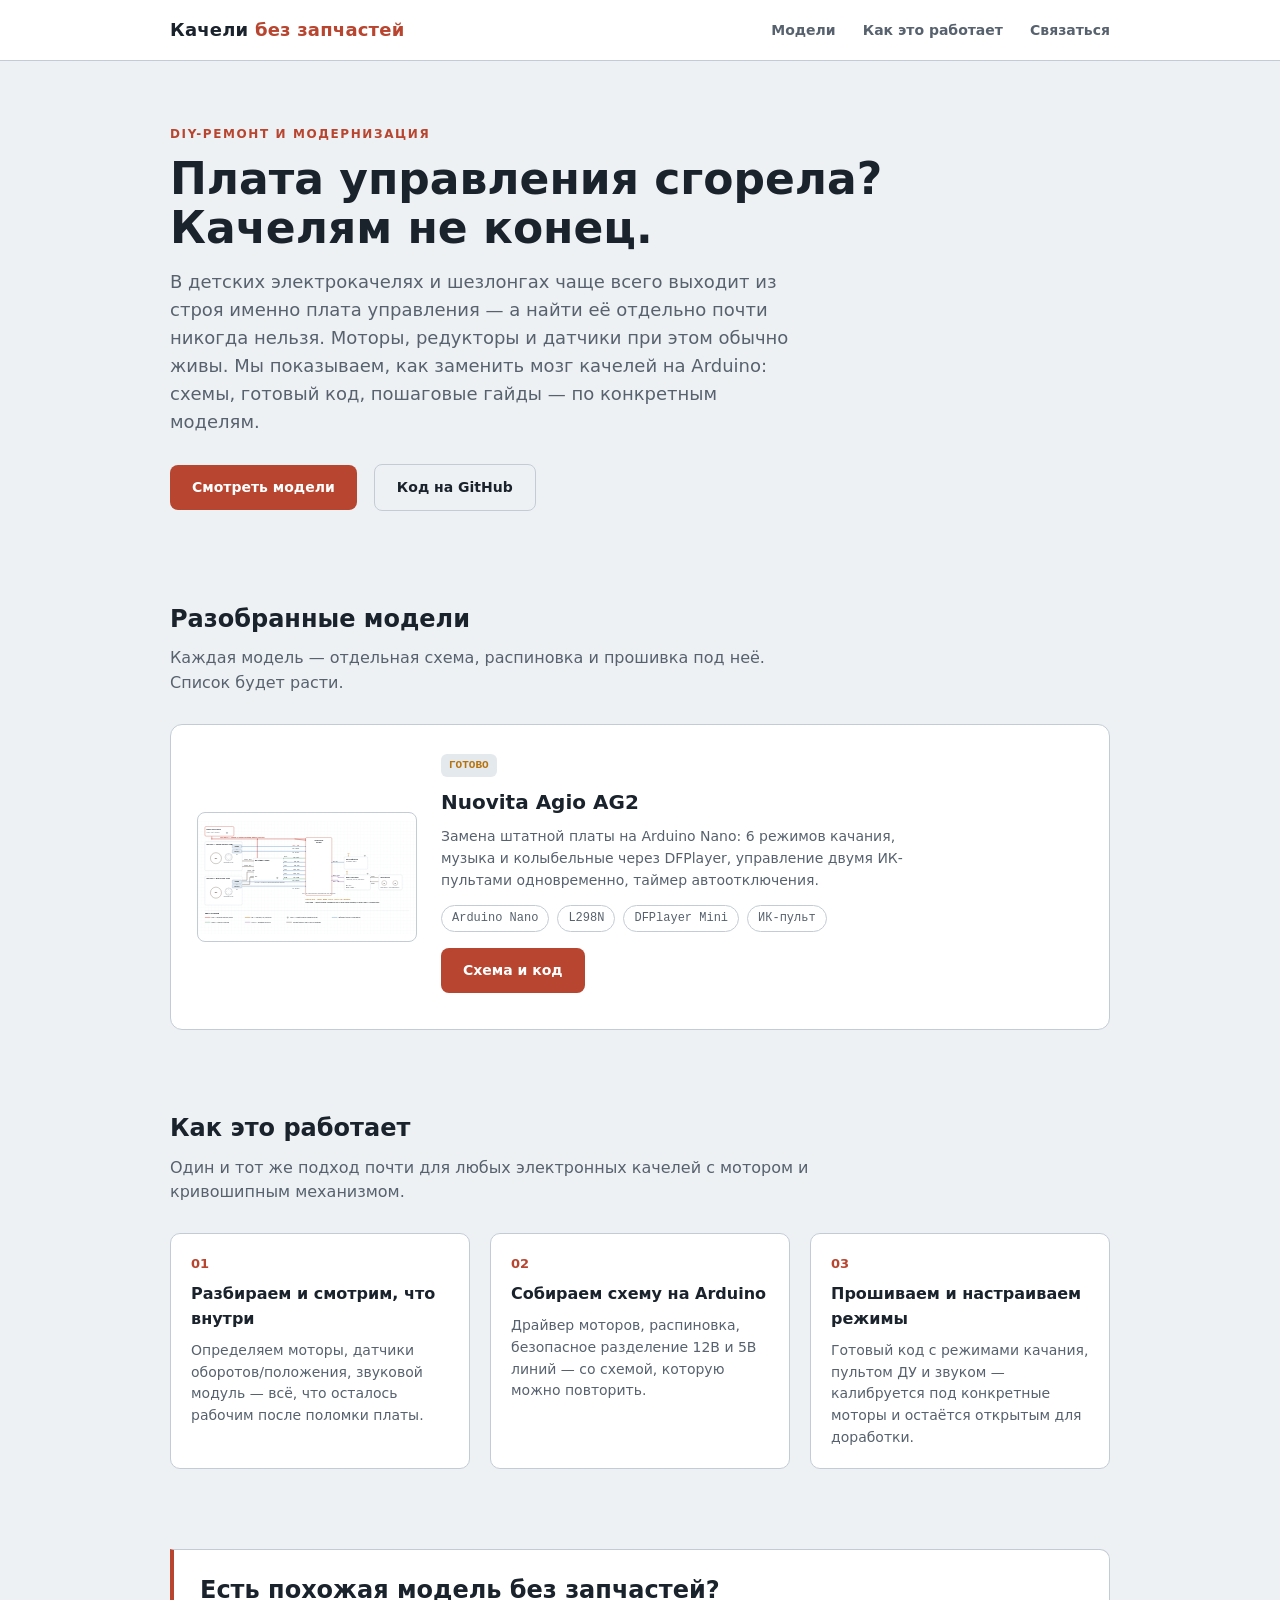
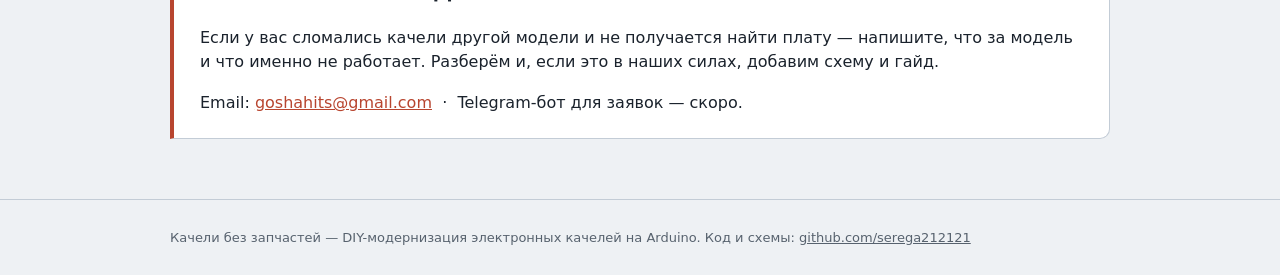
==== index.html @ 2b3c67c9 "Initial site: landing page + Nuovita Agio AG2 wiring page Static site for the "Kacheli bez zapchaste" ====
<!doctype html>
<html lang="ru">
<head>
<meta charset="utf-8">
<meta name="viewport" content="width=device-width, initial-scale=1">
<title>Качели без запчастей — ремонт и модернизация электронных качелей на Arduino</title>
<meta name="description" content="Схемы, прошивки и гайды по замене сгоревших плат управления в детских электрокачелях на Arduino — когда оригинальных запчастей уже не найти.">
<link rel="icon" href="data:image/svg+xml,<svg xmlns=%22http://www.w3.org/2000/svg%22 viewBox=%220 0 100 100%22><text y=%22.9em%22 font-size=%2290%22>🔌</text></svg>">
<link rel="stylesheet" href="assets/style.css">
</head>
<body>

<header class="site">
  <div class="wrap">
    <a class="brand" href="/">Качели <span>без запчастей</span></a>
    <nav class="site">
      <a href="#projects">Модели</a>
      <a href="#how">Как это работает</a>
      <a href="#contact">Связаться</a>
    </nav>
  </div>
</header>

<div class="wrap">
  <section class="hero">
    <p class="kicker">DIY-ремонт и модернизация</p>
    <h1>Плата управления сгорела?<br>Качелям не конец.</h1>
    <p class="lead">
      В детских электрокачелях и шезлонгах чаще всего выходит из строя именно плата
      управления — а найти её отдельно почти никогда нельзя. Моторы, редукторы и датчики
      при этом обычно живы. Мы показываем, как заменить мозг качелей на Arduino: схемы,
      готовый код, пошаговые гайды — по конкретным моделям.
    </p>
    <a class="btn primary" href="#projects">Смотреть модели</a>
    <a class="btn ghost" href="https://github.com/serega212121/nuovita-agio-ag2-arduino" target="_blank" rel="noopener">Код на GitHub</a>
  </section>

  <section id="projects">
    <h2>Разобранные модели</h2>
    <p class="section-sub">Каждая модель — отдельная схема, распиновка и прошивка под неё. Список будет расти.</p>

    <div class="card-project">
      <div class="thumb">
        <img src="assets/nuovita-agio-ag2-wiring.svg" alt="Схема подключения Nuovita Agio AG2">
      </div>
      <div class="body">
        <span class="badge">ГОТОВО</span>
        <h3>Nuovita Agio AG2</h3>
        <p>
          Замена штатной платы на Arduino Nano: 6 режимов качания, музыка и колыбельные
          через DFPlayer, управление двумя ИК-пультами одновременно, таймер автоотключения.
        </p>
        <div class="tag-list">
          <span class="tag">Arduino Nano</span>
          <span class="tag">L298N</span>
          <span class="tag">DFPlayer Mini</span>
          <span class="tag">ИК-пульт</span>
        </div>
        <div style="margin-top:16px">
          <a class="btn primary" href="nuovita-agio-ag2/">Схема и код</a>
        </div>
      </div>
    </div>
  </section>

  <section id="how">
    <h2>Как это работает</h2>
    <p class="section-sub">Один и тот же подход почти для любых электронных качелей с мотором и кривошипным механизмом.</p>
    <div class="steps">
      <div class="step">
        <div class="num">01</div>
        <h3>Разбираем и смотрим, что внутри</h3>
        <p>Определяем моторы, датчики оборотов/положения, звуковой модуль — всё, что осталось рабочим после поломки платы.</p>
      </div>
      <div class="step">
        <div class="num">02</div>
        <h3>Собираем схему на Arduino</h3>
        <p>Драйвер моторов, распиновка, безопасное разделение 12В и 5В линий — со схемой, которую можно повторить.</p>
      </div>
      <div class="step">
        <div class="num">03</div>
        <h3>Прошиваем и настраиваем режимы</h3>
        <p>Готовый код с режимами качания, пультом ДУ и звуком — калибруется под конкретные моторы и остаётся открытым для доработки.</p>
      </div>
    </div>
  </section>

  <section id="contact">
    <div class="contact-box">
      <h2>Есть похожая модель без запчастей?</h2>
      <p>
        Если у вас сломались качели другой модели и не получается найти плату — напишите,
        что за модель и что именно не работает. Разберём и, если это в наших силах, добавим
        схему и гайд.
      </p>
      <p style="margin-bottom:0">
        Email: <a href="mailto:goshahits@gmail.com">goshahits@gmail.com</a>
        &nbsp;·&nbsp; Telegram-бот для заявок — скоро.
      </p>
    </div>
  </section>
</div>

<footer class="site">
  <div class="wrap">
    Качели без запчастей — DIY-модернизация электронных качелей на Arduino.
    Код и схемы: <a href="https://github.com/serega212121" target="_blank" rel="noopener">github.com/serega212121</a>
  </div>
</footer>

</body>
</html>
---- assets/style.css ----
:root {
  --bg: #eef1f4;
  --surface: #ffffff;
  --surface-2: #e4e9ee;
  --border: #c3ccd6;
  --text: #1a222c;
  --text-dim: #57626e;
  --accent: #b8452f;
  --accent-ink: #ffffff;
  --w-12v: #c0392b;
  --w-5v: #b8720a;

  --font-display: "Bahnschrift", "SF Compact Text", "Segoe UI Semibold", "Segoe UI", system-ui, sans-serif;
  --font-body: -apple-system, "Segoe UI", system-ui, Roboto, sans-serif;
  --font-mono: ui-monospace, "Cascadia Code", "SF Mono", Consolas, "Roboto Mono", monospace;
}

@media (prefers-color-scheme: dark) {
  :root:not([data-theme="light"]) {
    --bg: #141a20;
    --surface: #1c242c;
    --surface-2: #222c35;
    --border: #33404b;
    --text: #e7edf3;
    --text-dim: #9aa8b4;
    --accent: #e2695a;
  }
}
:root[data-theme="dark"] {
  --bg: #141a20;
  --surface: #1c242c;
  --surface-2: #222c35;
  --border: #33404b;
  --text: #e7edf3;
  --text-dim: #9aa8b4;
  --accent: #e2695a;
}

* { box-sizing: border-box; }
html { scroll-behavior: smooth; }
body {
  margin: 0;
  background: var(--bg);
  color: var(--text);
  font-family: var(--font-body);
  line-height: 1.55;
}

a { color: var(--accent); }

.wrap { max-width: 980px; margin: 0 auto; padding: 0 20px; }

header.site {
  border-bottom: 1px solid var(--border);
  background: var(--surface);
}
header.site .wrap {
  display: flex; align-items: center; justify-content: space-between;
  padding-top: 16px; padding-bottom: 16px;
}
.brand {
  font-family: var(--font-display); font-weight: 700; font-size: 18px;
  color: var(--text); text-decoration: none; letter-spacing: .2px;
}
.brand span { color: var(--accent); }
nav.site a {
  color: var(--text-dim); text-decoration: none; font-size: 14px; margin-left: 22px;
  font-family: var(--font-display); font-weight: 600;
}
nav.site a:hover { color: var(--accent); }

.hero { padding: 64px 0 40px; }
.hero .kicker {
  font-family: var(--font-display); text-transform: uppercase; letter-spacing: 1.6px;
  font-size: 12px; color: var(--accent); font-weight: 700; margin: 0 0 12px;
}
.hero h1 {
  font-family: var(--font-display); font-size: clamp(28px, 5vw, 44px); line-height: 1.1;
  margin: 0 0 16px; font-weight: 700; text-wrap: balance;
}
.hero p.lead {
  font-size: 18px; color: var(--text-dim); max-width: 640px; margin: 0 0 28px;
}

.btn {
  display: inline-block; font-family: var(--font-display); font-weight: 700; font-size: 14px;
  padding: 12px 22px; border-radius: 8px; text-decoration: none; margin-right: 12px;
  margin-bottom: 10px;
}
.btn.primary { background: var(--accent); color: var(--accent-ink); }
.btn.ghost { background: transparent; color: var(--text); border: 1px solid var(--border); }

section { padding: 40px 0; }
section h2 {
  font-family: var(--font-display); font-size: 24px; margin: 0 0 8px;
}
section p.section-sub { color: var(--text-dim); margin: 0 0 28px; max-width: 640px; }

.steps { display: grid; grid-template-columns: repeat(3, 1fr); gap: 20px; }
.step {
  background: var(--surface); border: 1px solid var(--border); border-radius: 10px; padding: 20px;
}
.step .num {
  font-family: var(--font-display); font-weight: 700; font-size: 13px; color: var(--accent);
  margin-bottom: 8px;
}
.step h3 { font-family: var(--font-display); font-size: 16px; margin: 0 0 8px; }
.step p { color: var(--text-dim); font-size: 14px; margin: 0; }

.card-project {
  background: var(--surface); border: 1px solid var(--border); border-radius: 12px;
  padding: 26px; display: flex; gap: 24px; align-items: center; flex-wrap: wrap;
}
.card-project .badge {
  display: inline-block; font-family: var(--font-mono); font-size: 11px; font-weight: 600;
  color: var(--w-5v); background: var(--surface-2); border-radius: 6px; padding: 3px 8px; margin-bottom: 10px;
}
.card-project h3 { font-family: var(--font-display); font-size: 20px; margin: 0 0 8px; }
.card-project p { color: var(--text-dim); font-size: 14px; margin: 0 0 14px; max-width: 480px; }
.card-project .thumb {
  flex: 0 0 auto; width: 220px; height: 130px; border-radius: 8px; border: 1px solid var(--border);
  background: #ffffff; overflow: hidden; display: flex; align-items: center; justify-content: center;
}
.card-project .thumb svg { width: 100%; height: auto; display: block; }
.card-project .body { flex: 1; min-width: 240px; }

.tag-list { display: flex; flex-wrap: wrap; gap: 8px; margin-top: 10px; }
.tag {
  font-family: var(--font-mono); font-size: 12px; color: var(--text-dim);
  border: 1px solid var(--border); border-radius: 999px; padding: 3px 10px;
}

.contact-box {
  background: var(--surface); border: 1px solid var(--border); border-left: 4px solid var(--accent);
  border-radius: 0 10px 10px 0; padding: 22px 26px;
}
.contact-box h2 { margin-top: 0; }

footer.site {
  border-top: 1px solid var(--border); padding: 28px 0; margin-top: 20px;
  color: var(--text-dim); font-size: 13px;
}
footer.site a { color: var(--text-dim); }

.diagram-frame {
  background: #ffffff; border: 1px solid var(--border); border-radius: 10px; padding: 10px;
  overflow-x: auto;
}
.diagram-frame img, .diagram-frame svg { display: block; width: 100%; height: auto; min-width: 760px; }

.page-body h1 {
  font-family: var(--font-display); font-size: clamp(24px, 4vw, 32px); margin: 30px 0 6px;
}
.page-body .kicker {
  font-family: var(--font-display); text-transform: uppercase; letter-spacing: 1.6px;
  font-size: 12px; color: var(--accent); font-weight: 700; margin: 0;
}
.page-body p.dek { color: var(--text-dim); font-size: 16px; max-width: 640px; margin: 10px 0 30px; }
.page-body h2 {
  font-family: var(--font-display); font-size: 19px; margin: 40px 0 14px;
  padding-bottom: 8px; border-bottom: 1px solid var(--border);
}
.page-body table {
  width: 100%; border-collapse: collapse; font-size: 14px; background: var(--surface);
  border: 1px solid var(--border); border-radius: 8px; overflow: hidden; margin-bottom: 10px;
}
.page-body th, .page-body td { text-align: left; padding: 9px 12px; border-bottom: 1px solid var(--border); }
.page-body th {
  background: var(--surface-2); font-family: var(--font-display); font-size: 11px;
  text-transform: uppercase; letter-spacing: .6px; color: var(--text-dim); font-weight: 700;
}
.page-body tr:last-child td { border-bottom: none; }
.page-body td.pin { font-family: var(--font-mono); white-space: nowrap; }
.callout {
  background: var(--surface); border: 1px solid var(--border); border-left: 4px solid var(--accent);
  border-radius: 0 8px 8px 0; padding: 16px 18px; margin: 16px 0;
}
.callout ul { margin: 0; padding-left: 20px; }
.callout li { margin: 6px 0; }

@media (max-width: 760px) {
  .steps { grid-template-columns: 1fr; }
  .card-project { flex-direction: column; align-items: flex-start; }
  .card-project .thumb { width: 100%; height: auto; }
}
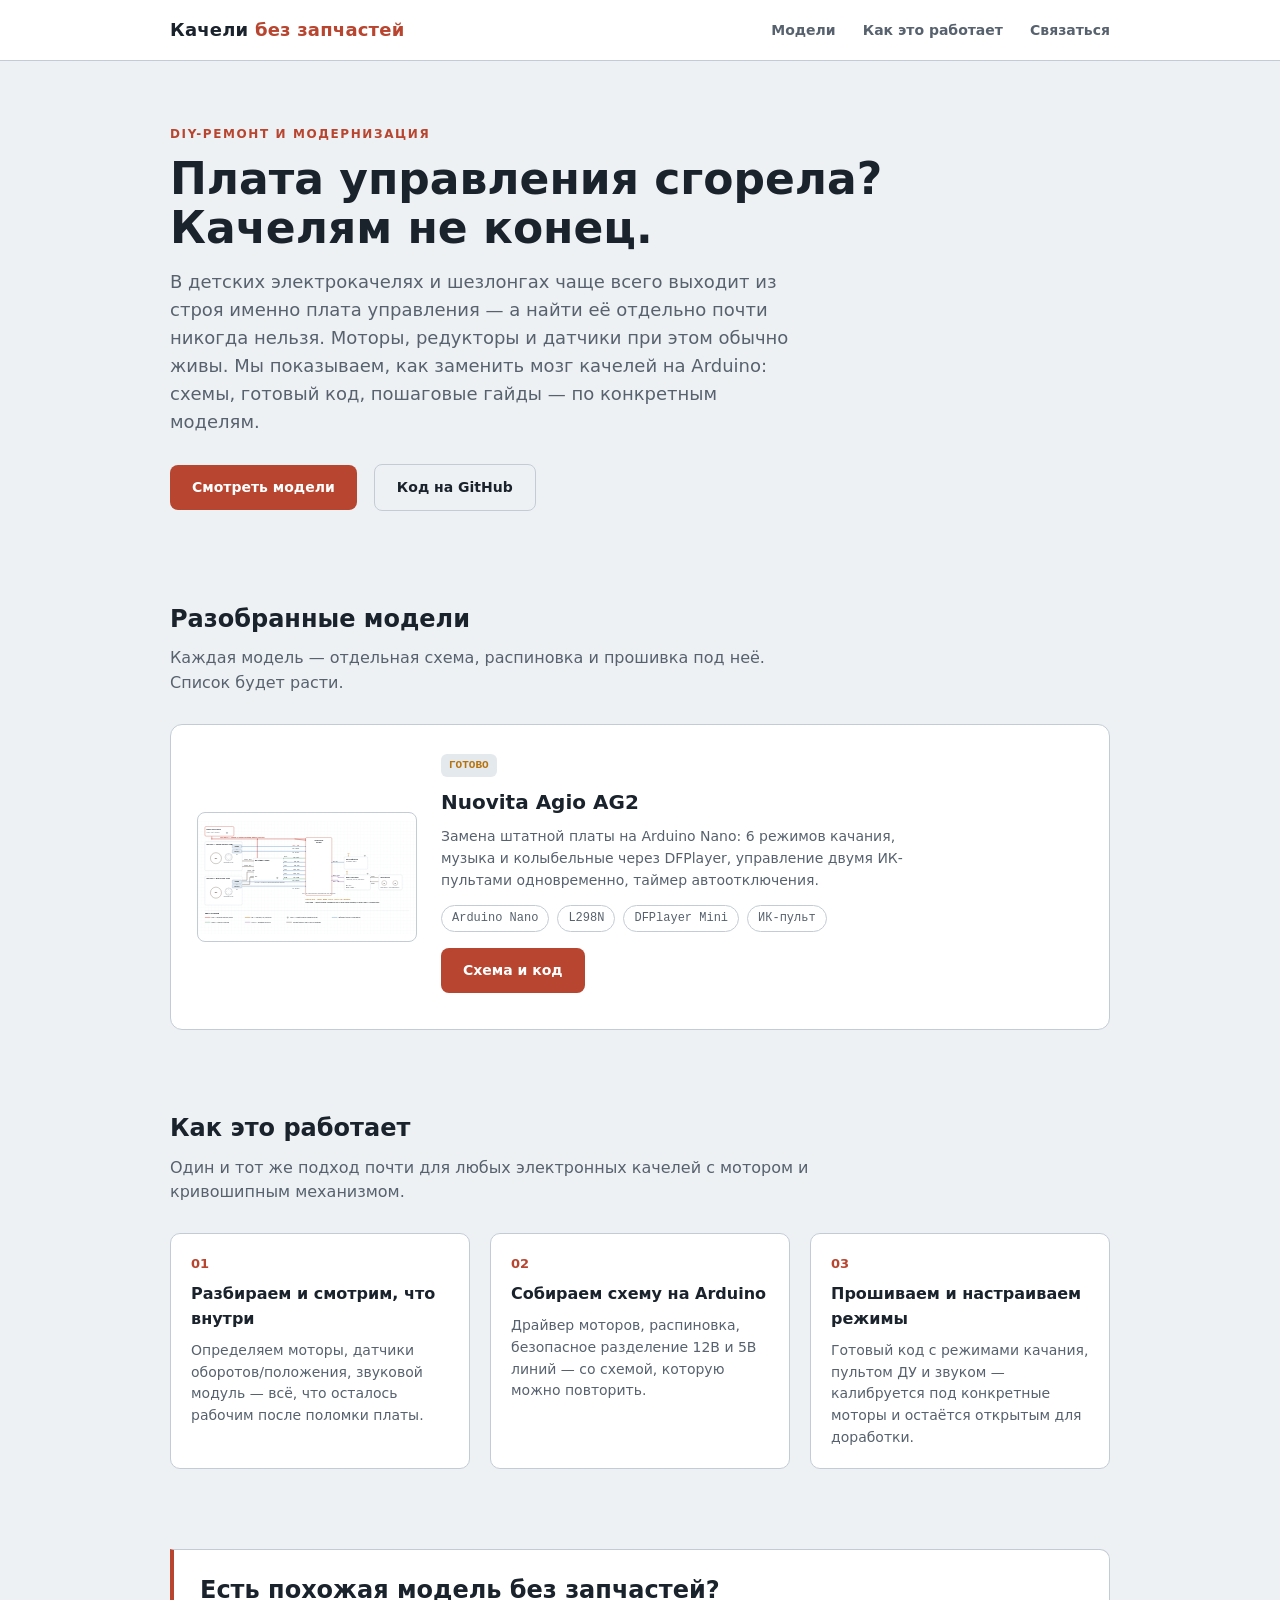
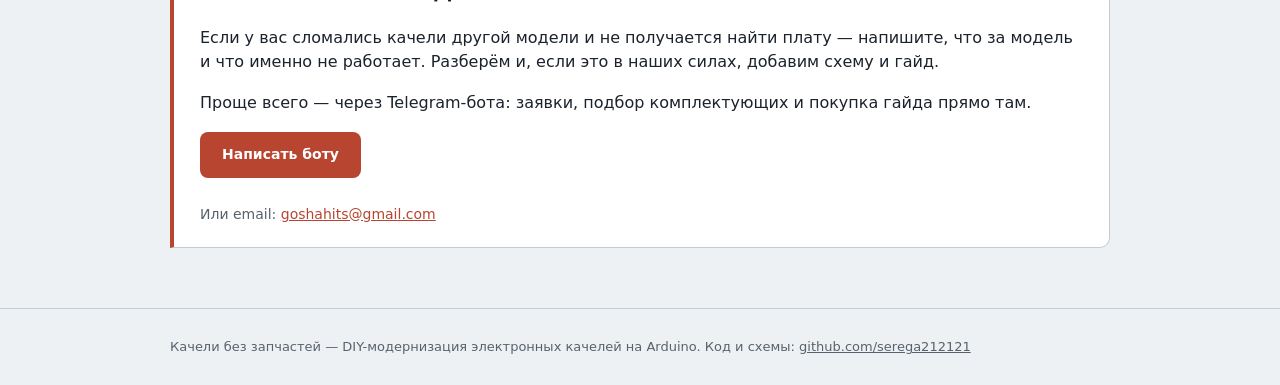
==== commit 8b52e6e5: "Link Telegram bot in contact section" ====
--- a/index.html
+++ b/index.html
@@ -93,9 +93,12 @@
         что за модель и что именно не работает. Разберём и, если это в наших силах, добавим
         схему и гайд.
       </p>
-      <p style="margin-bottom:0">
-        Email: <a href="mailto:goshahits@gmail.com">goshahits@gmail.com</a>
-        &nbsp;·&nbsp; Telegram-бот для заявок — скоро.
+      <p style="margin-bottom:16px">
+        Проще всего — через Telegram-бота: заявки, подбор комплектующих и покупка гайда прямо там.
+      </p>
+      <a class="btn primary" href="https://t.me/KacheliBezZapchasteyBot" target="_blank" rel="noopener">Написать боту</a>
+      <p style="margin:16px 0 0; font-size:14px; color:var(--text-dim)">
+        Или email: <a href="mailto:goshahits@gmail.com">goshahits@gmail.com</a>
       </p>
     </div>
   </section>
